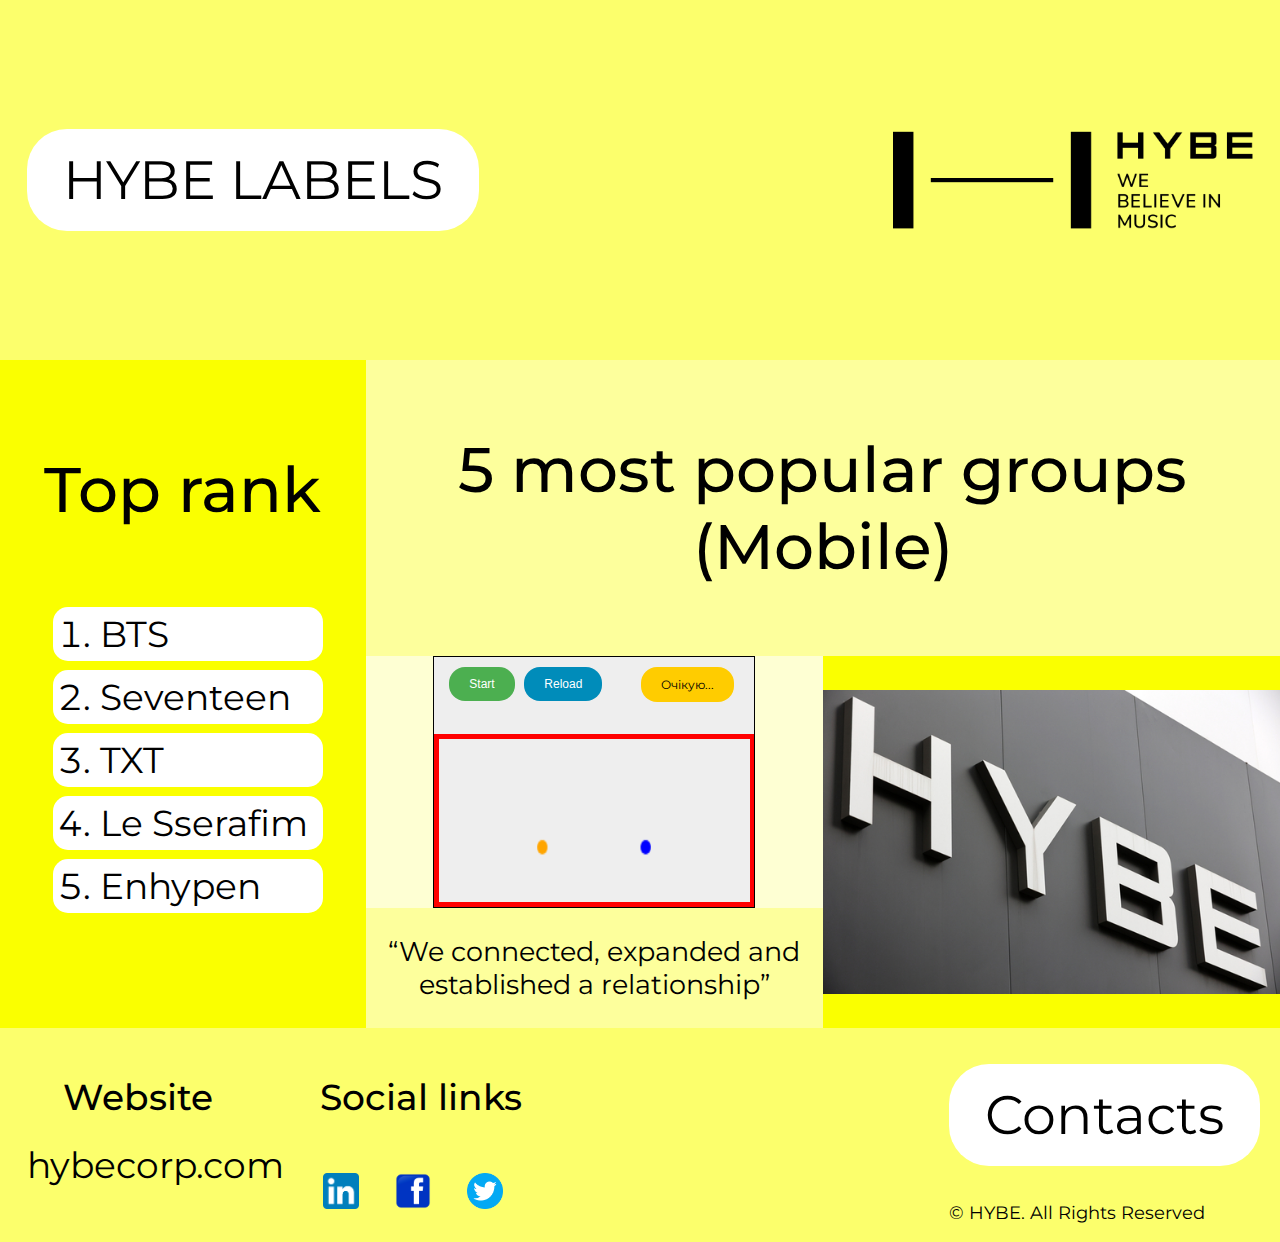
==== LAB_7/index.html @ 641792d1 "Add files via upload" ====
<!DOCTYPE html>
<html lang="en">
<head>
    <meta charset="UTF-8">
    <meta name="viewport" content="width=device-width, initial-scale=1.0">
    <link rel="stylesheet" href="styles.css" />
    <script src="js.js"></script>

    <link rel="preconnect" href="https://fonts.googleapis.com">
    <link rel="preconnect" href="https://fonts.gstatic.com" crossorigin>
    <link href="https://fonts.googleapis.com/css2?family=Montserrat:wght@400;500&family=Poiret+One&display=swap" rel="stylesheet">

    <title>HYBE Groups</title>
</head>
<body>
    
    <header class="header">
        <a href="index.html"><h1 class="rect1">HYBE LABELS</h1></a>
        <img src="img/logo.png" alt="HYBE Labels" class="logo">
    </header>
     
    <main>
        <div class="border_left">
            <p class="top_text">Top rank</p>
            <ol>
                <a href="index2.html"><li class="wrapper">BTS</li></a>
                <a href="index2.html"><li class="wrapper">Seventeen</li></a>
                <a href="index2.html"><li class="wrapper">TXT</li></a>
                <a href="index2.html"><li class="wrapper">Le Sserafim</li></a>
                <a href="index2.html"><li class="wrapper">Enhypen</li></a>
            </ol>
        </div>
        
        <div class="wrapper3456">
            <div class="semi_header">
                <p class="semi_header_text">5 most popular groups <br> (Mobile)</p>
            </div>
            <div class="wrapper456">
                <div class="wrapper46">
                    <div class="center">
                        <div class="work">
                            
                            <div class="anim" id="animatedBlock">
                                <canvas id="animationCanvas"></canvas>
                            </div>
                            <div class="controls">
                                <button id="startButton">Start</button>
                                <button id="stopButton">Stop</button>
                                <button id="reloadButton">Reload</button>
                                <div id="statusMessage"></div>
                            </div>
                        </div>
                    </div>
                    
                    <div class="under_footer">
                        <p class="quote">“We connected, expanded and established a relationship”</p>
                    </div>
                </div>
                <div class="border_right">
                    <map name="logo">
                        <area alt="groups" title="HYBE-groups" href="https://koreajoongangdaily.joins.com/data/photo/2023/08/08/6a9d1beb-7064-4462-895a-0a51d92051bb.jpg" coords="77,69,263,224" shape="rect">
                    </map>
                    <img src="img/hybe.jpg" alt="HYBE">
                </div>
            </div>
        </div>
    </main>

    <footer class="footer">
        <div class="footer_hrefs">
            <div class="website_container">
                <p class="acent1">Website</p>
                <a href="https://hybecorp.com/eng" class="website">hybecorp.com</a>
            </div>
            <div class="social_links_container">
                <p class="acent2">Social links</p>
                <div class="icons">
                    <a href="https://www.linkedin.com/company/big-hit-entertainment/"><img src="img/lk.png" alt="Linkedin" class="socials"></a>
                    <a href="https://www.facebook.com/HYBEOFFICIALfb/"><img src="img/fb.png" alt="Facebook" class="socials"></a>
                    <a href="https://twitter.com/hybeofficialtwt?lang=en"><img src="img/tw.png" alt="Twitter" class="socials"></a>
                </div>
            </div>
        </div>
        
        
        <div>
            <h1 class="rect2">Contacts</h1>
            <p class="rights">© HYBE. All Rights Reserved</p>
        </div>
    </footer>

</body>
</html>
---- LAB_7/styles.css ----
html, body {
    box-sizing: border-box;
    margin: 0;
    font-family: 'Montserrat', sans-serif;
    color: #000;
}

main {
    display: flex;
    width: 100%;
}

.header {
    background: #FCFF6C;
    display: flex;
    justify-content: space-between;
    align-items: center;
    padding: 0 3vmin;
    margin: 0;
}

.semi_header {
    background: #FDFF9C;
    width:100%;
    min-height: 76px;
    display: flex;
    flex-direction: column;
    justify-content: center;
    align-items: center;
}

.border_left {
    background-color: #FAFF00;
    width: 30%;
    min-height: 100%;
    display: flex;
    flex-direction: column;
    justify-content: center;
    align-items: center;
}

.center {
    background: #FEFFD3;
    width: 100%;
    flex-grow: 4;
    text-align: center;
    justify-content: center;
    display: flex;
    align-items: center;
    flex-direction: column;
}

.border_right {
    background-color: #FAFF00;;
    width: 70%;
    min-height: 200px;
    text-align: center;
}

.under_footer {
    background: #FDFF9C;
    min-height: 76px;
    width: 100%;
    flex-grow: 1;
    padding: 0;
    text-align: center;
    justify-content: center;
    display: flex;
    align-items: center;
}

.footer {
    background: #FCFF6C;
    display: flex;
    flex-direction: row;
    justify-content: space-between;
    align-items: center;
    min-height: 150px;
}

.wrapper456 {
    display: flex;
    flex: 1;
    width: 100%;
}

.wrapper46 {
    display:flex;
    flex-direction: column;
    width: 70%;
    align-items: flex-end;
}

.wrapper3456 {
    display: flex;
    width: 75%;
    flex-direction: column;
}

.rect1 {
    border-radius: 40px;
    background: #FFF;
    padding: 2vmin 4vmin;
    text-align: center;
}

h1 {
    font-size: 6vmin;
    font-weight: 400;
}

.logo {
    width: 40vmin;
    height: 40vmin;    
}

.semi_header_text {
    font-size: 7vmin;
    font-weight: 500;
    padding: 8px 16px;
    text-align: center;
}

map {
    display: absolute;
    top: 0;
    left: 0;
}

.quote {
    text-align: center;
    font-size: 3vmin;
    font-weight: 400;
    padding: 0;
    width: 50vmin;
}

.main_body_text {
    text-align: center;
    font-size: 3vmin;
    font-weight: 400;
    margin: 3vmin 4vmin 3vmin 4vmin;
}

img {
    object-fit: contain;
    height: 100%;
    width: 100%;
}

.top_text {
    font-size: 7vmin;
    font-weight: 500;
    margin-top:0;
}

ol {
    list-style-position: inside;
    padding-left: 0;
}

li {
    font-size: 4vmin;
    font-weight: 400;
    margin-bottom: 1vmin;
    width: 100%;
    padding: 5px;
    border-radius: 15px;
}

.wrapper{
    border-radius: 15px;
    background: #FFF; 
    padding: 5px;
    width: 100%;
}

.rect2 {
    border-radius: 40px;
    background: #FFF;
    padding: 2vmin 4vmin;
    text-align: left;
    margin-right: 20px;
}

.acent1{
    text-align: left;
    font-size: 4vmin;
    font-weight: 500;
    margin: 3vmin 6vmin 1vmin 2vmin;
    padding-left: 3vmin;
}

.acent2{
    text-align: left;
    font-size: 4vmin;
    font-weight: 500;
    margin: 3vmin 1vmin 1vmin 1vmin;
    padding-left: 3vmin;
}

.website {
    color: #000;
    font-size: 4vmin;
    font-weight: 400;
    margin-top: 15px;
    margin-left: 3vmin;
}

.socials {
    width: 4vmin;
    height: 4vmin;
    margin: 5vmin 2vmin 1vmin 2vmin;
}

.rights {
    font-size: 2vmin;
    font-weight: 400;
    text-align: left;
    margin-right: 40px;
}

.icons {
    display: flex;
    justify-content: center;
    align-items: center;
    margin-left: 10px;
}

.footer_hrefs {
    display: flex;
    justify-content: space-between;
    align-items: flex-start;
}

.website_container {
    display: flex;
    flex-direction: column;
    align-items: center;
}

.social_links_container {
    display: flex;
    flex-direction: column;
    align-items: center;
}

a {
    text-decoration: none;
    color: #000;
    padding: 0;
}

@media (max-width: 1024px) {
    main {
        flex-direction: column;
    }

    .border_left {
        width: 100%;
    }


    .wrapper456 {
        width: 100%;
    }
    
    .wrapper46 {
        width: 100%;
    }
    
    .wrapper3456 {
        width: 100%;
    }
}


.work {
    width: 70%;
    height: 250px;
    position: relative;
    margin: auto;
    border: 1px solid #000;
    overflow: hidden; 
}

.controls {
    width: 100%;
    height: 100%;
    background-color: #eee;
}

.anim {
    width: calc(100% - 9px); 
    height: calc(90% - 62px); 
    border: 5px solid red;
    position: absolute;
    bottom: 0;
    pointer-events: all;
}

#animationCanvas {
    width: 100%;
    height: 100%;
}

button {
    position: absolute;
    top: 10px;
    left: 15px;
    padding: 10px 20px;
    border-radius: 16px;
    font-size: 12px;
    cursor: pointer;
}

#startButton {
    background-color: #4CAF50;
    color: white;
    border: none;
}

#stopButton {
    background-color: #f44336;
    color: white;
    border: none;

}

#reloadButton {
    background-color: #008CBA;
    color: white;
    border: none;
    left: 90px;
}

#statusMessage {
    position: absolute;
    top: 10px;
    right: 20px;
    padding: 10px 20px;
    border-radius: 16px;
    background-color: #ffcc00; 
    font-size: 12px;
}
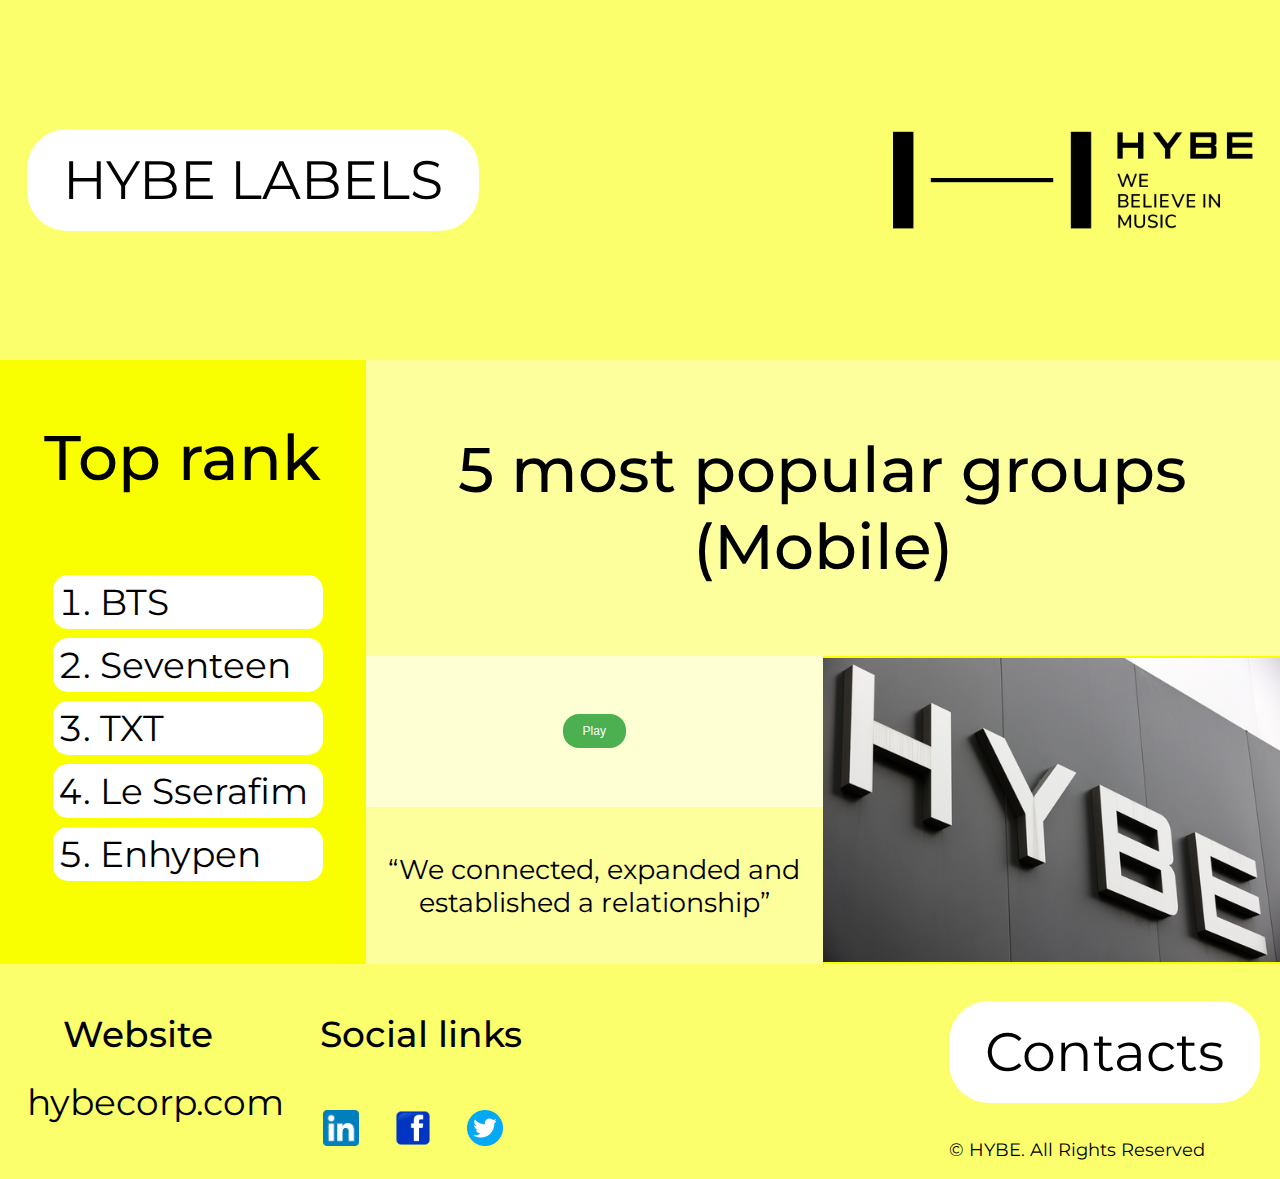
==== commit fcff221b: "Add files via upload" ====
--- a/LAB_7/index.html
+++ b/LAB_7/index.html
@@ -18,7 +18,7 @@
         <a href="index.html"><h1 class="rect1">HYBE LABELS</h1></a>
         <img src="img/logo.png" alt="HYBE Labels" class="logo">
     </header>
-     
+    
     <main>
         <div class="border_left">
             <p class="top_text">Top rank</p>
@@ -38,19 +38,19 @@
             <div class="wrapper456">
                 <div class="wrapper46">
                     <div class="center">
-                        <div class="work">
-                            
+                        <button id="playButton">Play</button>
+                        <div class="work" id="workArea" style="display: none;">
+                            <button id="startButton">Start</button>
+                            <button id="stopButton">Stop</button>
+                            <button id="reloadButton">Reload</button>
                             <div class="anim" id="animatedBlock">
                                 <canvas id="animationCanvas"></canvas>
                             </div>
-                            <div class="controls">
-                                <button id="startButton">Start</button>
-                                <button id="stopButton">Stop</button>
-                                <button id="reloadButton">Reload</button>
-                                <div id="statusMessage"></div>
-                            </div>
+                            <div id="statusMessage"></div>
                         </div>
+                        
                     </div>
+                    
                     
                     <div class="under_footer">
                         <p class="quote">“We connected, expanded and established a relationship”</p>
@@ -87,7 +87,4 @@
             <h1 class="rect2">Contacts</h1>
             <p class="rights">© HYBE. All Rights Reserved</p>
         </div>
-    </footer>
-
-</body>
-</html>
+    </footer>--- a/LAB_7/styles.css
+++ b/LAB_7/styles.css
@@ -282,12 +282,13 @@
     margin: auto;
     border: 1px solid #000;
     overflow: hidden; 
+    background-color: #faf387;
 }
 
 .controls {
     width: 100%;
     height: 100%;
-    background-color: #eee;
+    background-color: #ffe77e;
 }
 
 .anim {
@@ -297,6 +298,7 @@
     position: absolute;
     bottom: 0;
     pointer-events: all;
+    background-color: #ffd980;
 }
 
 #animationCanvas {
@@ -305,6 +307,7 @@
 }
 
 button {
+    box-sizing: border-box;
     position: absolute;
     top: 10px;
     left: 15px;
@@ -314,6 +317,7 @@
     cursor: pointer;
 }
 
+
 #startButton {
     background-color: #4CAF50;
     color: white;
@@ -333,6 +337,20 @@
     border: none;
     left: 90px;
 }
+
+#playButton {
+    top: auto;
+    left: auto;
+    background-color: #4CAF50;
+    color: white;
+    border: none;
+    display: flex;
+    justify-content: center;
+    align-items: center;
+    
+    padding: 10px 20px;
+}
+
 
 #statusMessage {
     position: absolute;
